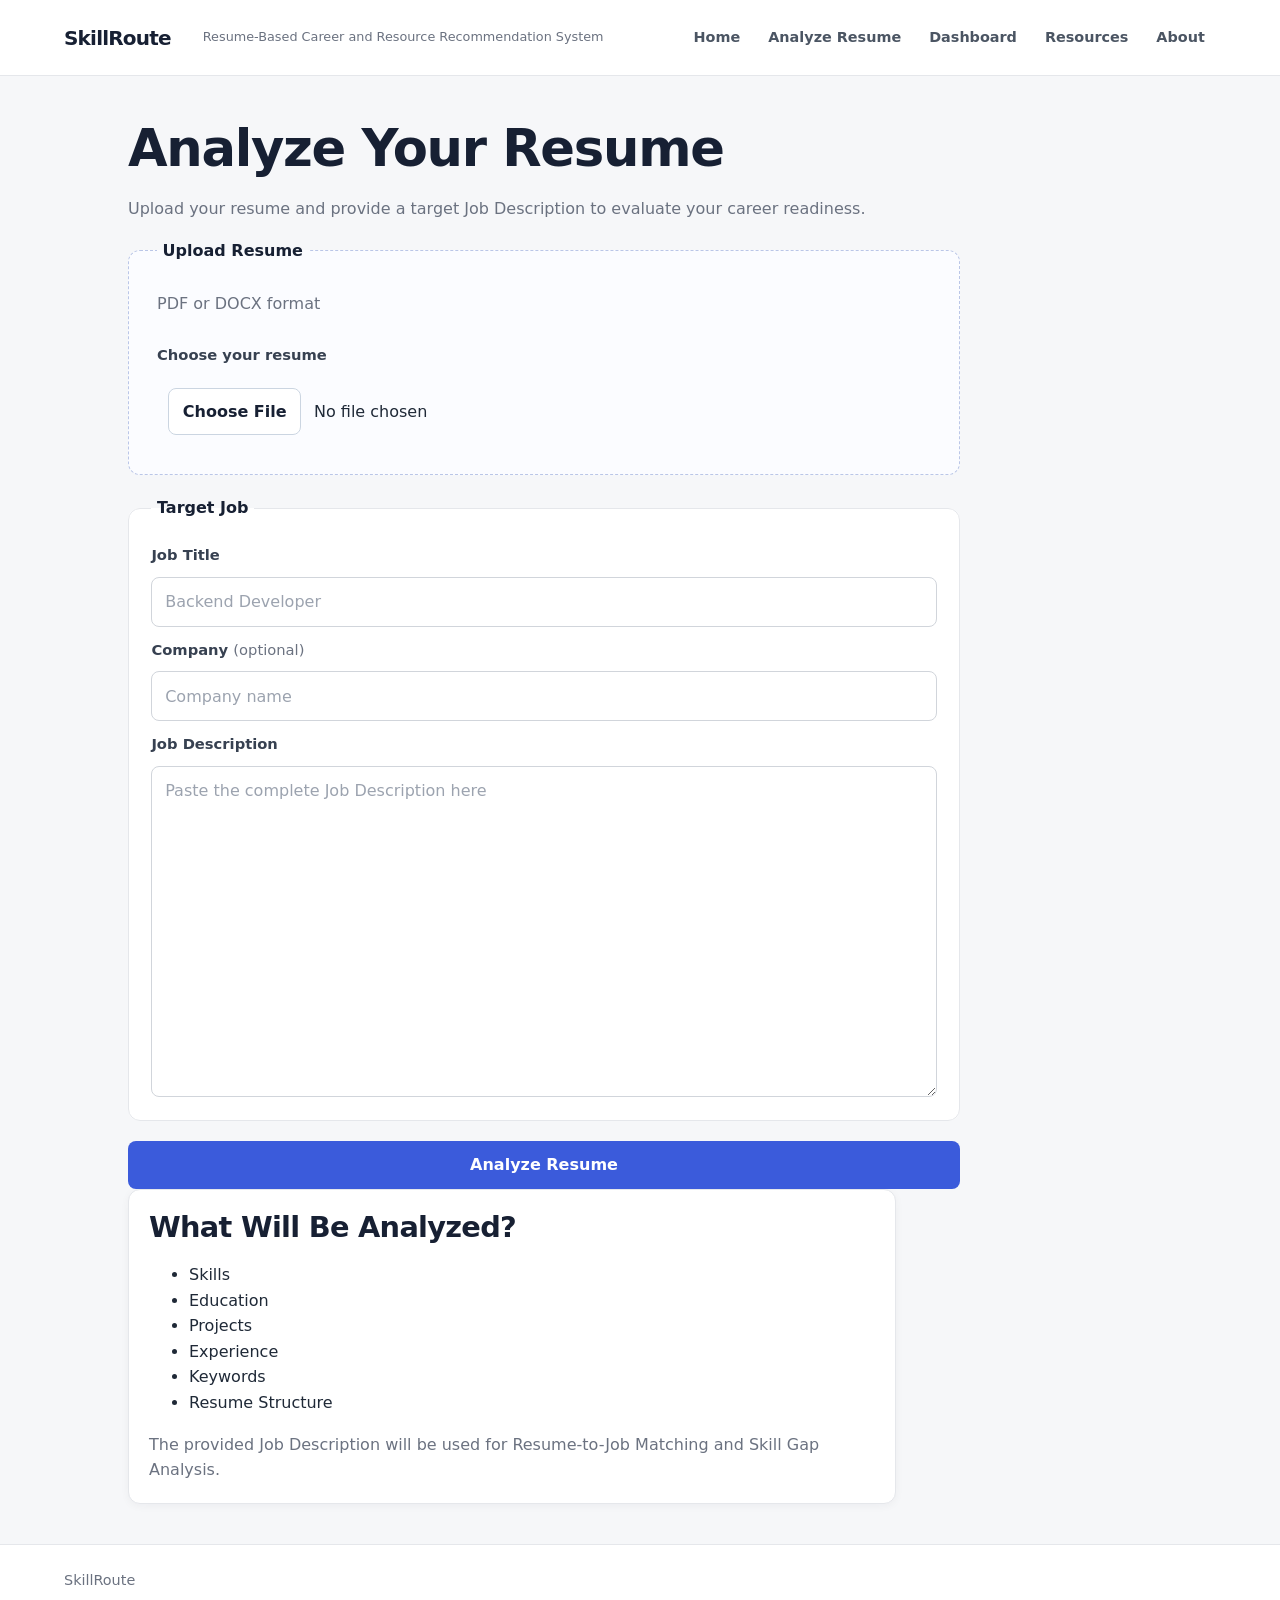
==== analyze.html @ 79ffcbae "Add files via upload" ====
<!DOCTYPE html>
<html lang="en">
<head>
  <meta charset="UTF-8">
  <meta name="viewport" content="width=device-width, initial-scale=1.0">
  <title>Analyze Your Resume | SkillRoute</title>
  <link rel="stylesheet" href="style.css">
</head>
<body>
  <header class="header">
    <a class="brand" href="index.html">SkillRoute</a>
    <p>Resume-Based Career and Resource Recommendation System</p>
    <nav class="nav" aria-label="Main navigation">
      <a href="index.html">Home</a>
      <a href="analyze.html">Analyze Resume</a>
      <a href="dashboard.html">Dashboard</a>
      <a href="resources.html">Resources</a>
      <a href="index.html#about">About</a>
    </nav>
  </header>
  <main class="container">
    <section class="section">
      <h1>Analyze Your Resume</h1>
      <p>Upload your resume and provide a target Job Description to evaluate your career readiness.</p>
      <form class="job-form" action="#" method="post" enctype="multipart/form-data">
        <fieldset class="upload-box">
          <legend>Upload Resume</legend>
          <p>PDF or DOCX format</p>
          <label for="resume">Choose your resume</label>
          <input type="file" id="resume" name="resume" accept=".pdf,.doc,.docx">
        </fieldset>
        <fieldset>
          <legend>Target Job</legend>
          <label for="job-title">Job Title</label>
          <input type="text" id="job-title" name="job-title" placeholder="Backend Developer">
          <label for="company">Company <span>(optional)</span></label>
          <input type="text" id="company" name="company" placeholder="Company name">
          <label for="job-description">Job Description</label>
          <textarea id="job-description" name="job-description" rows="12" placeholder="Paste the complete Job Description here"></textarea>
        </fieldset>
        <button type="submit">Analyze Resume</button>
      </form>
      <aside class="card">
        <h2>What Will Be Analyzed?</h2>
        <ul>
          <li>Skills</li><li>Education</li><li>Projects</li><li>Experience</li><li>Keywords</li><li>Resume Structure</li>
        </ul>
        <p>The provided Job Description will be used for Resume-to-Job Matching and Skill Gap Analysis.</p>
      </aside>
    </section>
  </main>
  <footer class="footer"><p>SkillRoute</p></footer>
</body>
</html>
---- style.css ----
/* 1. Reset and Base */
*,
*::before,
*::after {
  box-sizing: border-box;
}

html {
  scroll-behavior: smooth;
  scroll-padding-top: 6rem;
}

body {
  margin: 0;
  background: #f6f7f9;
  color: #1f2937;
  font-family: Inter, system-ui, -apple-system, BlinkMacSystemFont, "Segoe UI", sans-serif;
  font-size: 1rem;
  line-height: 1.6;
  -webkit-font-smoothing: antialiased;
}

img,
svg {
  max-width: 100%;
}

button,
input,
select,
textarea {
  font: inherit;
}

button,
a {
  -webkit-tap-highlight-color: transparent;
}

a {
  color: #3b5bdb;
  text-decoration: none;
}

a:hover {
  color: #3048b8;
}

button {
  color: inherit;
}

::selection {
  background: #dbe4ff;
  color: #172033;
}

/* 2. Variables */
:root {
  --primary: #3b5bdb;
  --primary-hover: #3048b8;
  --primary-soft: #eef2ff;
  --dark: #172033;
  --sidebar: #111827;
  --background: #f6f7f9;
  --surface: #ffffff;
  --text: #1f2937;
  --muted: #6b7280;
  --border: #e5e7eb;
  --success: #2f855a;
  --success-soft: #eaf5ee;
  --warning: #9a6818;
  --warning-soft: #fbf3df;
  --danger: #a64b4b;
  --danger-soft: #faeded;
  --radius-small: 0.5rem;
  --radius: 0.75rem;
  --radius-large: 1rem;
  --shadow: 0 2px 8px rgba(23, 32, 51, 0.045);
  --shadow-hover: 0 8px 20px rgba(23, 32, 51, 0.08);
  --content-width: 72rem;
}

/* 3. Typography */
h1,
h2,
h3,
p {
  margin-top: 0;
}

h1,
h2,
h3 {
  color: var(--dark);
  line-height: 1.25;
  letter-spacing: -0.025em;
}

h1 {
  margin-bottom: 1rem;
  font-size: clamp(2rem, 4vw, 3.25rem);
  font-weight: 700;
}

h2 {
  margin-bottom: 1rem;
  font-size: clamp(1.4rem, 2.5vw, 1.8rem);
  font-weight: 650;
}

h3 {
  margin-bottom: 0.5rem;
  font-size: 1.05rem;
  font-weight: 650;
}

p {
  color: var(--muted);
}

/* 4. Layout */
main {
  width: min(calc(100% - 3rem), var(--content-width));
  margin-inline: auto;
}

.container {
  width: min(calc(100% - 3rem), 64rem);
  margin-inline: auto;
}

.section {
  margin-block: 2.5rem;
}

.section > p {
  max-width: 52rem;
}

/* 5. Header */
.header {
  position: sticky;
  z-index: 10;
  top: 0;
  display: flex;
  min-height: 4.75rem;
  align-items: center;
  justify-content: space-between;
  gap: 1rem 2rem;
  padding: 0.9rem max(1.5rem, calc((100vw - var(--content-width)) / 2));
  border-bottom: 1px solid var(--border);
  background: rgba(255, 255, 255, 0.97);
}

.header > p {
  margin: 0 auto 0 0;
  font-size: 0.8rem;
}

.brand {
  flex: 0 0 auto;
  color: var(--dark);
  font-size: 1.25rem;
  font-weight: 750;
  letter-spacing: -0.04em;
}

.brand:hover {
  color: var(--primary);
}

.dashboard-content > .header {
  min-height: 4.5rem;
  gap: 1rem;
  padding-inline: clamp(1.5rem, 4vw, 3rem);
  background: rgba(255, 255, 255, 0.97);
}

.dashboard-content > .header h1 {
  margin: 0;
  color: var(--dark);
  font-family: inherit;
  font-size: 1.4rem;
  font-weight: 700;
  letter-spacing: -0.025em;
}

.profile {
  display: flex;
  align-items: center;
  gap: 0.7rem;
  color: var(--text);
  font-size: 0.88rem;
  font-weight: 600;
}

.profile span {
  padding-inline: 0.25rem;
}

.profile button {
  display: inline-grid;
  width: 2.6rem;
  min-width: 2.6rem;
  height: 2.6rem;
  min-height: 2.6rem;
  place-items: center;
  overflow: hidden;
  padding: 0;
  border: 1px solid #dce4ff;
  border-radius: 50%;
  background: var(--primary-soft);
  color: var(--primary-hover);
  font-size: 0;
  font-weight: 700;
  cursor: pointer;
}

.profile button::before {
  content: "S";
  font-size: 0.9rem;
}

.profile button:hover {
  border-color: #c5d0fa;
  background: #e3eaff;
  color: var(--primary-hover);
}

/* 6. Navigation */
.nav,
.header nav,
.footer nav {
  display: flex;
  flex-wrap: wrap;
  align-items: center;
  gap: 0.35rem;
}

.header nav a,
.footer nav a {
  display: inline-flex;
  min-height: 2.5rem;
  align-items: center;
  padding: 0.45rem 0.7rem;
  border-radius: var(--radius-small);
  color: #4b5563;
  font-size: 0.9rem;
  font-weight: 550;
  transition: background-color 0.18s ease, color 0.18s ease;
}

.header nav a:hover,
.footer nav a:hover {
  background: var(--primary-soft);
  color: var(--primary-hover);
}

.header nav a[href="analyze.html"]:last-child {
  margin-left: 0.3rem;
  padding-inline: 1rem;
  background: var(--primary);
  color: #fff;
}

.header nav a[href="analyze.html"]:last-child:hover {
  background: var(--primary-hover);
}

/* 7. Sidebar */
.dashboard-layout {
  display: grid;
  min-height: 100vh;
  grid-template-columns: 16rem minmax(0, 1fr);
  background: var(--background);
  color: var(--text);
  font-family: inherit;
}

.sidebar {
  position: sticky;
  top: 0;
  display: flex;
  height: 100vh;
  flex-direction: column;
  gap: 2rem;
  overflow-y: auto;
  padding: 1.5rem 0.9rem;
  background: var(--sidebar);
  color: #d1d5db;
}

.sidebar .brand {
  padding-inline: 0.7rem;
  color: #fff;
  font-size: 1.25rem;
  letter-spacing: -0.04em;
}

.sidebar nav ul {
  display: grid;
  gap: 0.3rem;
  margin: 0;
  padding: 0;
  list-style: none;
}

.sidebar nav a,
.sidebar-link {
  display: flex;
  min-height: 2.5rem;
  align-items: center;
  padding: 0.45rem 0.7rem;
  border-left: 2px solid transparent;
  border-radius: var(--radius-small);
  color: #c6ccd6;
  font-family: inherit;
  font-size: 0.9rem;
  font-weight: 550;
  transition: background-color 0.18s ease, color 0.18s ease, border-color 0.18s ease;
}

.sidebar nav a:hover,
.sidebar-link:hover {
  border-left-color: var(--primary);
  background: rgba(59, 91, 219, 0.12);
  color: #fff;
}

.sidebar nav a.active,
.sidebar-link.active {
  border-left-color: #91a5ff;
  background: rgba(59, 91, 219, 0.2);
  color: #fff;
  font-weight: 600;
}

/* 8. Hero */
.hero {
  position: relative;
  display: grid;
  min-height: 27rem;
  align-content: center;
  justify-items: start;
  gap: 0.75rem;
  overflow: hidden;
  margin-block: 2.5rem;
  padding: clamp(2rem, 6vw, 5rem);
  border: 1px solid #e5e9f4;
  border-radius: var(--radius-large);
  background: linear-gradient(110deg, #fff 0%, #fff 56%, #f1f4ff 100%);
}

.hero h1,
.hero p,
.hero > a {
  position: relative;
  z-index: 1;
  max-width: 42rem;
}

.hero h1 {
  max-width: 37rem;
  margin-bottom: 0.4rem;
  font-size: clamp(2.35rem, 5vw, 4rem);
}

.hero p {
  max-width: 39rem;
  margin-bottom: 1rem;
  font-size: 1.1rem;
  line-height: 1.75;
}

.hero > a {
  display: inline-flex;
  min-height: 2.9rem;
  align-items: center;
  justify-content: center;
  margin-right: 0.5rem;
  padding: 0.7rem 1.1rem;
  border-radius: var(--radius-small);
  font-weight: 600;
}

.hero > a:first-of-type {
  background: var(--primary);
  color: #fff;
}

.hero > a:first-of-type:hover {
  background: var(--primary-hover);
}

.hero > a:last-of-type {
  border: 1px solid var(--border);
  background: #fff;
  color: var(--text);
}

.hero > a:last-of-type:hover {
  border-color: #cbd5e1;
  background: #f9fafb;
}

.hero::after {
  position: absolute;
  top: 50%;
  right: 5%;
  display: grid;
  width: min(27%, 17rem);
  min-width: 12rem;
  min-height: 11rem;
  align-content: center;
  justify-items: center;
  padding: 1.25rem;
  transform: translateY(-50%);
  border: 1px solid #e1e7f6;
  border-radius: var(--radius);
  background: #fff;
  box-shadow: var(--shadow-hover);
  color: var(--primary);
  content: "Resume  →  Job Match  →  Skill Gap  →  Resources";
  font-size: 0.9rem;
  font-weight: 650;
  line-height: 2;
  text-align: center;
}

/* 9. Buttons */
.primary-button,
.secondary-button,
.outline-button,
.text-button,
button {
  transition: background-color 0.18s ease, border-color 0.18s ease, color 0.18s ease, transform 0.18s ease;
}

button,
.primary-button,
.secondary-button,
.outline-button {
  display: inline-flex;
  min-height: 2.75rem;
  align-items: center;
  justify-content: center;
  padding: 0.65rem 1rem;
  border: 1px solid transparent;
  border-radius: var(--radius-small);
  font-weight: 600;
  text-align: center;
  cursor: pointer;
}

button,
.primary-button {
  background: var(--primary);
  color: #fff;
}

button:hover,
.primary-button:hover {
  background: var(--primary-hover);
  color: #fff;
}

.secondary-button {
  border-color: var(--border);
  background: #f3f4f6;
  color: var(--text);
}

.secondary-button:hover {
  background: #e9ebef;
}

.outline-button {
  border-color: #cbd5e1;
  background: transparent;
  color: var(--primary-hover);
}

.outline-button:hover {
  background: var(--primary-soft);
}

.text-button {
  padding: 0.4rem 0.55rem;
  border: 0;
  background: transparent;
  color: var(--primary);
  cursor: pointer;
}

button:disabled,
button[disabled] {
  background: #e5e7eb;
  color: #9ca3af;
  cursor: not-allowed;
}

/* 10. Forms */
.job-form {
  display: grid;
  gap: 1.25rem;
  max-width: 52rem;
}

fieldset {
  display: grid;
  gap: 0.65rem;
  min-width: 0;
  margin: 0;
  padding: 1.4rem;
  border: 1px solid var(--border);
  border-radius: var(--radius);
  background: var(--surface);
}

legend {
  padding-inline: 0.35rem;
  color: var(--dark);
  font-weight: 650;
}

label {
  color: #374151;
  font-size: 0.92rem;
  font-weight: 600;
}

label span {
  color: var(--muted);
  font-weight: 400;
}

input,
select,
textarea {
  width: 100%;
  min-height: 2.85rem;
  padding: 0.7rem 0.8rem;
  border: 1px solid #d1d5db;
  border-radius: var(--radius-small);
  outline: none;
  background: #fff;
  color: var(--text);
  transition: border-color 0.18s ease, box-shadow 0.18s ease;
}

textarea {
  min-height: 12rem;
  resize: vertical;
}

input::placeholder,
textarea::placeholder {
  color: #9ca3af;
}

input:focus,
select:focus,
textarea:focus {
  border-color: var(--primary);
  box-shadow: 0 0 0 3px rgba(59, 91, 219, 0.12);
}

input[type="file"] {
  min-height: auto;
  padding: 0.7rem;
  border: 0;
  background: transparent;
}

input[type="file"]::file-selector-button {
  margin-right: 0.8rem;
  padding: 0.6rem 0.85rem;
  border: 1px solid #cbd5e1;
  border-radius: var(--radius-small);
  background: #fff;
  color: var(--dark);
  font: inherit;
  font-weight: 600;
  cursor: pointer;
}

input[type="file"]::file-selector-button:hover {
  background: var(--primary-soft);
}

/* 11. Cards */
.card,
.score-card,
.skill-card,
.job-card,
.resource-card {
  min-width: 0;
  padding: 1.25rem;
  border: 1px solid var(--border);
  border-radius: var(--radius);
  background: var(--surface);
  box-shadow: var(--shadow);
}

.card > :last-child,
.score-card > :last-child,
.skill-card > :last-child,
.job-card > :last-child,
.resource-card > :last-child {
  margin-bottom: 0;
}

.card-list {
  display: grid;
  grid-template-columns: repeat(auto-fit, minmax(min(100%, 15rem), 1fr));
  gap: 1rem;
}

.card-list > article {
  transition: transform 0.18s ease, box-shadow 0.18s ease, border-color 0.18s ease;
}

.card-list > article:hover {
  transform: translateY(-2px);
  border-color: #d3d9e5;
  box-shadow: var(--shadow-hover);
}

.section > .card,
.section > .resource-card {
  max-width: 48rem;
}

/* 12. Dashboard */
.dashboard-content {
  min-width: 0;
}

.dashboard-content > main {
  width: min(calc(100% - 3rem), 72rem);
  padding-block: 2rem 4rem;
}

.dashboard-content > main > p:first-child {
  margin-bottom: 1.5rem;
}

.dashboard-content .section {
  margin-block: 2.25rem;
  padding-bottom: 2rem;
  border-bottom: 1px solid var(--border);
}

.dashboard-content .section:last-child {
  border-bottom: 0;
}

.dashboard-content .section > ul:not(.skill-list) {
  padding-left: 1.25rem;
}

.dashboard-content .section > ul:not(.skill-list) li {
  padding-block: 0.2rem;
}

.dashboard-content .score-card:first-child {
  border-color: #d8def5;
  background: var(--surface);
  box-shadow: inset 3px 0 0 var(--primary), var(--shadow);
}

/* 13. Score */
.score-card h3 {
  color: var(--muted);
  font-size: 0.9rem;
  font-weight: 600;
  letter-spacing: 0;
}

.score-card p {
  margin: 0;
  color: var(--dark);
  font-size: 1.7rem;
  font-weight: 700;
  line-height: 1.2;
}

.section[aria-labelledby="score-heading"] > p strong {
  color: var(--primary);
  font-size: clamp(2rem, 4vw, 2.8rem);
  letter-spacing: -0.04em;
}

.section[aria-labelledby="score-heading"] ul {
  display: grid;
  max-width: 46rem;
  gap: 0.65rem;
  margin: 0;
  padding: 0;
  list-style: none;
}

.section[aria-labelledby="score-heading"] li {
  position: relative;
  display: flex;
  min-height: 2.3rem;
  align-items: center;
  justify-content: space-between;
  gap: 1rem;
  padding: 0.35rem 0.7rem;
  border-radius: var(--radius-small);
  background-color: #edf0f4;
  background-image: linear-gradient(to right, #dce4ff, #dce4ff);
  background-repeat: no-repeat;
  color: #374151;
  font-size: 0.9rem;
}

.section[aria-labelledby="score-heading"] li:nth-child(1) { background-size: 80% 100%; }
.section[aria-labelledby="score-heading"] li:nth-child(2) { background-size: 80% 100%; }
.section[aria-labelledby="score-heading"] li:nth-child(3) { background-size: 73% 100%; }
.section[aria-labelledby="score-heading"] li:nth-child(4) { background-size: 90% 100%; }
.section[aria-labelledby="score-heading"] li:nth-child(5) { background-size: 47% 100%; }
.section[aria-labelledby="score-heading"] li:nth-child(6) { background-size: 67% 100%; }

.section[aria-labelledby="score-heading"] li span {
  flex: 0 0 auto;
  padding: 0.05rem 0.3rem;
  border-radius: 0.25rem;
  background: rgba(255, 255, 255, 0.8);
  font-weight: 650;
}

/* 14. Skills */
.skill-list {
  display: flex;
  flex-wrap: wrap;
  gap: 0.55rem;
  margin: 0;
  padding: 0;
  list-style: none;
}

.skill-list > li {
  padding: 0.35rem 0.7rem;
  border: 1px solid #d7eadf;
  border-radius: 99px;
  background: var(--success-soft);
  color: #256746;
  font-size: 0.88rem;
  font-weight: 550;
}

.skill-list .skill-card {
  flex: 1 1 14rem;
  border-color: #f0dddd;
  background: #fff;
}

.skill-card > p:nth-of-type(1) {
  display: inline-flex;
  width: fit-content;
  padding: 0.18rem 0.55rem;
  border-radius: 99px;
  background: var(--warning-soft);
  color: var(--warning);
  font-size: 0.8rem;
  font-weight: 650;
}

/* 15. Recommendations */
.job-card p:nth-of-type(1) {
  color: var(--primary);
  font-size: 1.15rem;
  font-weight: 700;
}

.job-card button {
  margin-top: 0.3rem;
}

.learning-path,
.recommendation-list,
.resource-list {
  display: grid;
  grid-template-columns: repeat(auto-fit, minmax(min(100%, 16rem), 1fr));
  gap: 1rem;
}

.learning-path ul {
  margin-bottom: 0;
  padding-left: 1.2rem;
  color: var(--muted);
}

/* 16. Resources */
.resource-card {
  position: relative;
}

.resource-card > p:not(:last-of-type) {
  margin-bottom: 0.3rem;
  font-size: 0.9rem;
}

.resource-card > p:last-of-type {
  margin-top: 0.75rem;
}

.resource-card > a,
.resource-card > button {
  display: inline-flex;
  min-height: 2.5rem;
  align-items: center;
  justify-content: center;
  margin-top: 0.6rem;
  padding: 0.5rem 0.8rem;
  border: 1px solid #d5dcf5;
  border-radius: var(--radius-small);
  background: var(--primary-soft);
  color: var(--primary-hover);
  font-size: 0.88rem;
  font-weight: 600;
}

.resource-card > a:hover,
.resource-card > button:hover {
  background: #e1e8ff;
}

.upload-box {
  padding: 1.75rem;
  border: 1.5px dashed #bac6e7;
  background: #fbfcff;
  transition: border-color 0.18s ease, background-color 0.18s ease;
}

.upload-box:hover,
.upload-box:focus-within {
  border-color: var(--primary);
  background: #f5f7ff;
}

/* 17. Footer */
.footer {
  display: flex;
  flex-wrap: wrap;
  align-items: center;
  justify-content: space-between;
  gap: 0.75rem 1.5rem;
  padding: 1.5rem max(1.5rem, calc((100vw - var(--content-width)) / 2));
  border-top: 1px solid var(--border);
  background: #fff;
}

.footer p {
  margin: 0;
  color: var(--muted);
  font-size: 0.9rem;
}

/* 18. Responsive */
:focus-visible {
  outline: 3px solid rgba(59, 91, 219, 0.55);
  outline-offset: 3px;
}

@media (max-width: 1050px) {
  .header {
    flex-wrap: wrap;
    padding-inline: 1.5rem;
  }

  .header > p {
    margin-right: 0;
  }

  .dashboard-layout {
    grid-template-columns: 13.5rem minmax(0, 1fr);
  }

  .hero::after {
    right: 3%;
    width: 24%;
  }
}

@media (max-width: 760px) {
  html {
    scroll-padding-top: 1rem;
  }

  main,
  .container {
    width: min(calc(100% - 2rem), var(--content-width));
  }

  .header {
    position: relative;
    justify-content: flex-start;
    padding: 1rem;
  }

  .header > p {
    flex: 1 1 calc(100% - 9rem);
  }

  .header nav {
    width: 100%;
    gap: 0.2rem;
  }

  .header nav a {
    padding-inline: 0.55rem;
    font-size: 0.84rem;
  }

  .header nav a[href="analyze.html"]:last-child {
    margin-left: 0;
  }

  .hero {
    min-height: 0;
    margin-block: 1.25rem;
    padding: 2rem 1.5rem;
  }

  .hero::after {
    position: static;
    width: 100%;
    min-height: 4rem;
    margin-top: 1rem;
    transform: none;
  }

  .dashboard-layout {
    display: flex;
    flex-direction: column;
  }

  .sidebar {
    position: relative;
    z-index: 11;
    width: 100%;
    height: auto;
    gap: 0.75rem;
    overflow: visible;
    padding: 0.85rem 1rem;
  }

  .sidebar nav ul {
    display: flex;
    overflow-x: auto;
    gap: 0.25rem;
    padding-bottom: 0.2rem;
  }

  .sidebar nav a,
  .sidebar-link {
    flex: 0 0 auto;
    min-height: 2.5rem;
    border-bottom: 2px solid transparent;
    border-left: 0;
    border-radius: var(--radius-small);
    white-space: nowrap;
  }

  .sidebar nav a:hover,
  .sidebar nav a.active,
  .sidebar-link:hover,
  .sidebar-link.active {
    border-bottom-color: #91a5ff;
    border-left-color: transparent;
  }

  .dashboard-content > .header {
    position: relative;
    padding-inline: 1rem;
  }

  .dashboard-content > .header h1 {
    font-size: 1.2rem;
  }

  .dashboard-content > main {
    padding-top: 2rem;
  }

  .dashboard-content .section {
    margin-block: 2.25rem;
  }

  .section {
    margin-block: 2rem;
  }

  .footer {
    padding-inline: 1rem;
  }
}

@media (max-width: 480px) {
  body {
    font-size: 0.95rem;
  }

  .header > p {
    flex-basis: 100%;
  }

  .header nav a {
    min-height: 2.25rem;
    padding-inline: 0.4rem;
    font-size: 0.78rem;
  }

  .hero h1 {
    font-size: 2.25rem;
  }

  .hero > a {
    width: 100%;
    margin: 0.2rem 0;
  }

  fieldset {
    padding: 1rem;
  }

  .profile {
    gap: 0.45rem;
    font-size: 0.82rem;
  }

  .dashboard-content > .header h1 {
    font-size: 1.2rem;
  }

  .section[aria-labelledby="score-heading"] li {
    gap: 0.4rem;
    font-size: 0.8rem;
  }
}

@media (prefers-reduced-motion: reduce) {
  *,
  *::before,
  *::after {
    scroll-behavior: auto !important;
    transition-duration: 0.01ms !important;
    animation-duration: 0.01ms !important;
    animation-iteration-count: 1 !important;
  }
}
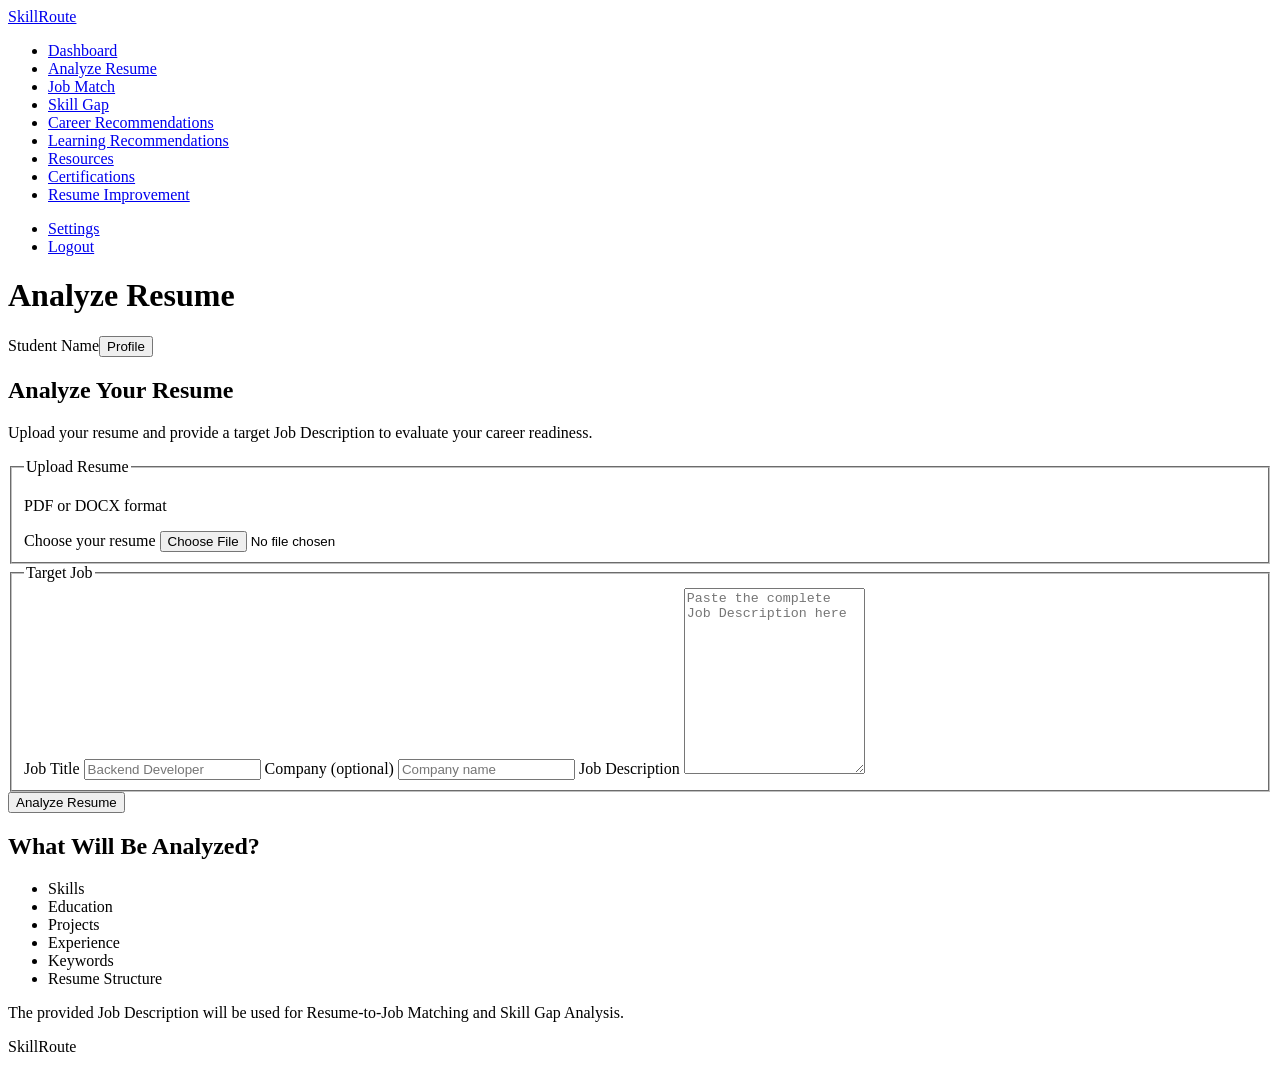
==== commit e96264f9: "Update analyze.html" ====
--- a/analyze.html
+++ b/analyze.html
@@ -4,51 +4,70 @@
   <meta charset="UTF-8">
   <meta name="viewport" content="width=device-width, initial-scale=1.0">
   <title>Analyze Your Resume | SkillRoute</title>
-  <link rel="stylesheet" href="style.css">
+  <link rel="stylesheet" href="css/style.css">
 </head>
 <body>
-  <header class="header">
-    <a class="brand" href="index.html">SkillRoute</a>
-    <p>Resume-Based Career and Resource Recommendation System</p>
-    <nav class="nav" aria-label="Main navigation">
-      <a href="index.html">Home</a>
-      <a href="analyze.html">Analyze Resume</a>
-      <a href="dashboard.html">Dashboard</a>
-      <a href="resources.html">Resources</a>
-      <a href="index.html#about">About</a>
-    </nav>
-  </header>
-  <main class="container">
-    <section class="section">
-      <h1>Analyze Your Resume</h1>
-      <p>Upload your resume and provide a target Job Description to evaluate your career readiness.</p>
-      <form class="job-form" action="#" method="post" enctype="multipart/form-data">
-        <fieldset class="upload-box">
-          <legend>Upload Resume</legend>
-          <p>PDF or DOCX format</p>
-          <label for="resume">Choose your resume</label>
-          <input type="file" id="resume" name="resume" accept=".pdf,.doc,.docx">
-        </fieldset>
-        <fieldset>
-          <legend>Target Job</legend>
-          <label for="job-title">Job Title</label>
-          <input type="text" id="job-title" name="job-title" placeholder="Backend Developer">
-          <label for="company">Company <span>(optional)</span></label>
-          <input type="text" id="company" name="company" placeholder="Company name">
-          <label for="job-description">Job Description</label>
-          <textarea id="job-description" name="job-description" rows="12" placeholder="Paste the complete Job Description here"></textarea>
-        </fieldset>
-        <button type="submit">Analyze Resume</button>
-      </form>
-      <aside class="card">
-        <h2>What Will Be Analyzed?</h2>
+  <div class="dashboard-layout">
+    <aside class="sidebar">
+      <a class="brand" href="index.html">SkillRoute</a>
+      <nav aria-label="Main navigation">
         <ul>
-          <li>Skills</li><li>Education</li><li>Projects</li><li>Experience</li><li>Keywords</li><li>Resume Structure</li>
+          <li><a class="sidebar-link" href="dashboard.html">Dashboard</a></li>
+          <li><a class="sidebar-link active" href="analyze.html" aria-current="page">Analyze Resume</a></li>
+          <li><a class="sidebar-link" href="dashboard.html#job-match">Job Match</a></li>
+          <li><a class="sidebar-link" href="dashboard.html#skill-gap">Skill Gap</a></li>
+          <li><a class="sidebar-link" href="dashboard.html#career-recommendations">Career Recommendations</a></li>
+          <li><a class="sidebar-link" href="dashboard.html#learning-recommendations">Learning Recommendations</a></li>
+          <li><a class="sidebar-link" href="resources.html">Resources</a></li>
+          <li><a class="sidebar-link" href="dashboard.html#certifications">Certifications</a></li>
+          <li><a class="sidebar-link" href="dashboard.html#resume-improvement">Resume Improvement</a></li>
         </ul>
-        <p>The provided Job Description will be used for Resume-to-Job Matching and Skill Gap Analysis.</p>
-      </aside>
-    </section>
-  </main>
-  <footer class="footer"><p>SkillRoute</p></footer>
+      </nav>
+      <nav class="sidebar-footer" aria-label="Account navigation">
+        <ul>
+          <li><a class="sidebar-link" href="#settings">Settings</a></li>
+          <li><a class="sidebar-link" href="index.html">Logout</a></li>
+        </ul>
+      </nav>
+    </aside>
+    <div class="dashboard-content">
+      <header class="header">
+        <h1>Analyze Resume</h1>
+        <div class="profile"><span>Student Name</span><button type="button" aria-label="Open profile menu">Profile</button></div>
+      </header>
+      <main class="container">
+        <section class="section">
+          <h2>Analyze Your Resume</h2>
+          <p>Upload your resume and provide a target Job Description to evaluate your career readiness.</p>
+          <form class="job-form" action="#" method="post" enctype="multipart/form-data">
+            <fieldset class="upload-box">
+              <legend>Upload Resume</legend>
+              <p>PDF or DOCX format</p>
+              <label for="resume">Choose your resume</label>
+              <input type="file" id="resume" name="resume" accept=".pdf,.doc,.docx">
+            </fieldset>
+            <fieldset>
+              <legend>Target Job</legend>
+              <label for="job-title">Job Title</label>
+              <input type="text" id="job-title" name="job-title" placeholder="Backend Developer">
+              <label for="company">Company <span>(optional)</span></label>
+              <input type="text" id="company" name="company" placeholder="Company name">
+              <label for="job-description">Job Description</label>
+              <textarea id="job-description" name="job-description" rows="12" placeholder="Paste the complete Job Description here"></textarea>
+            </fieldset>
+            <button type="submit">Analyze Resume</button>
+          </form>
+          <aside class="card">
+            <h2>What Will Be Analyzed?</h2>
+            <ul>
+              <li>Skills</li><li>Education</li><li>Projects</li><li>Experience</li><li>Keywords</li><li>Resume Structure</li>
+            </ul>
+            <p>The provided Job Description will be used for Resume-to-Job Matching and Skill Gap Analysis.</p>
+          </aside>
+        </section>
+      </main>
+      <footer class="footer"><p>SkillRoute</p></footer>
+    </div>
+  </div>
 </body>
-</html>+</html>
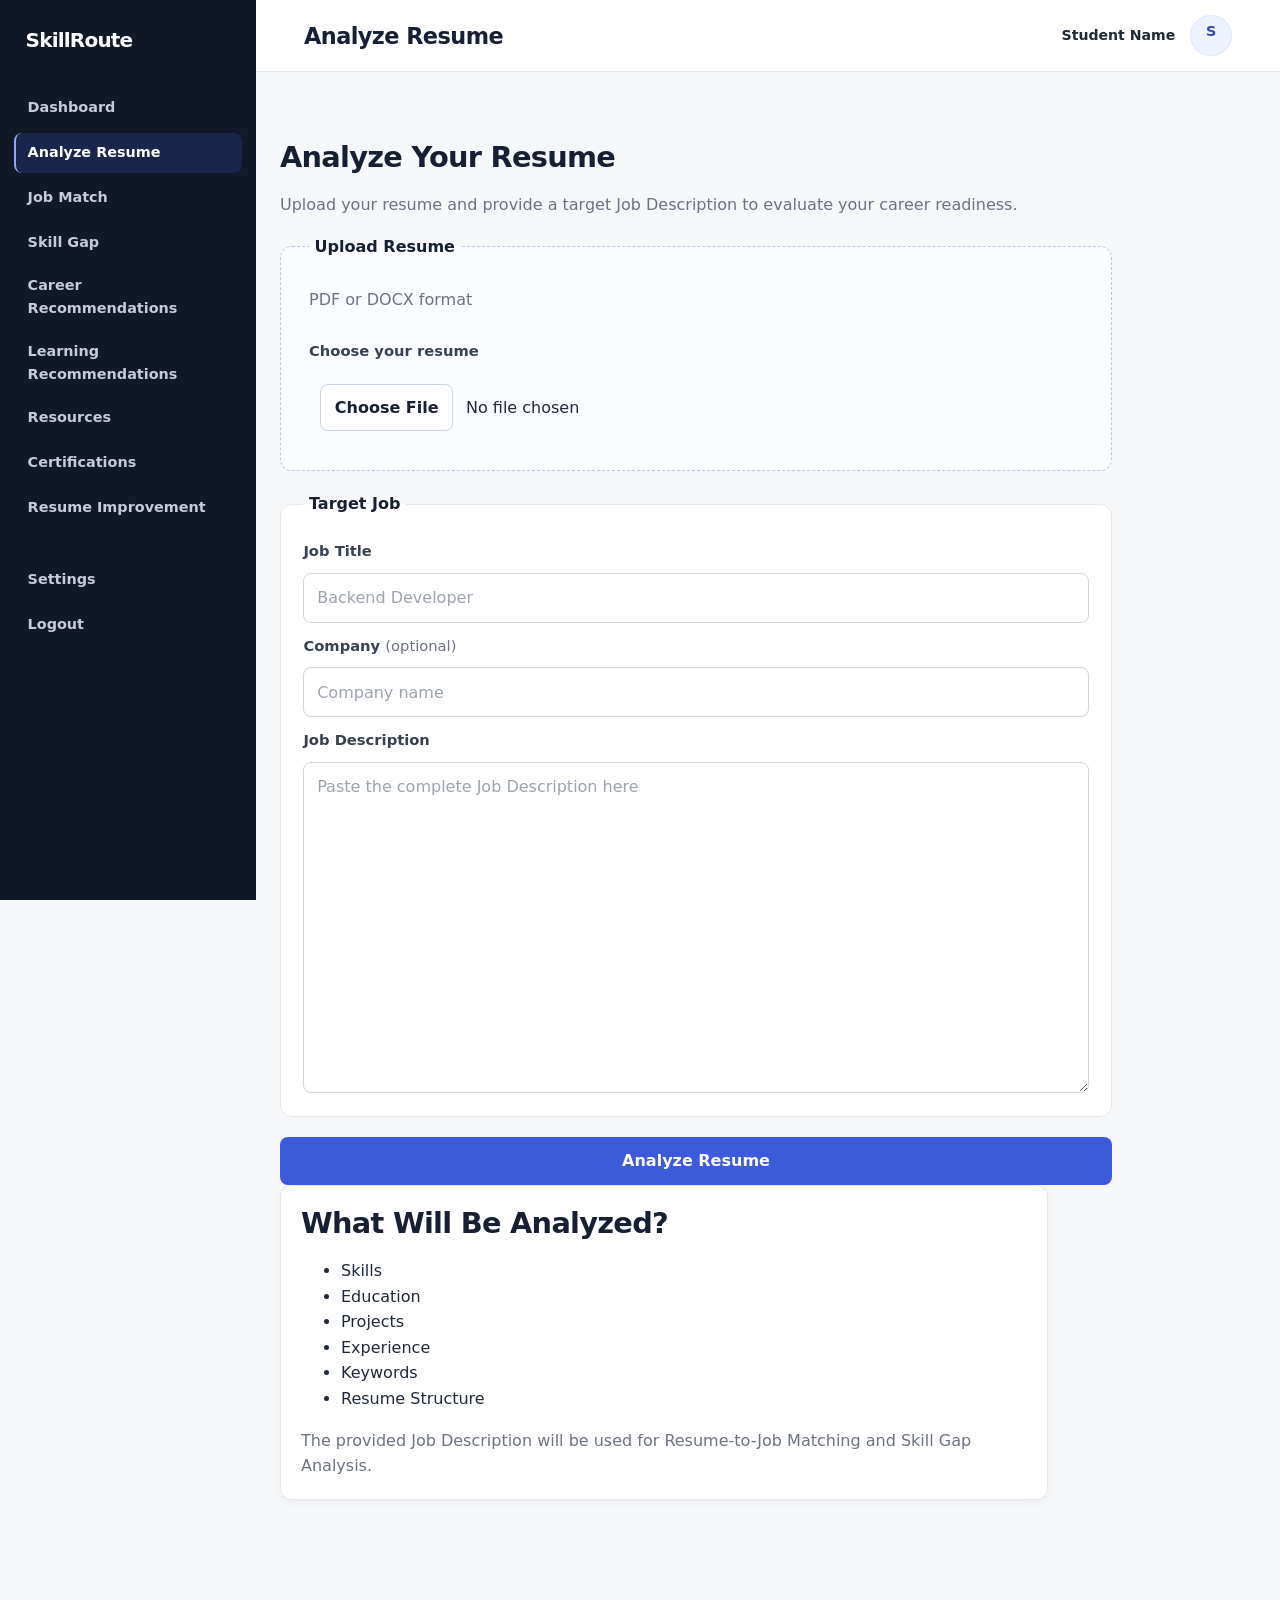
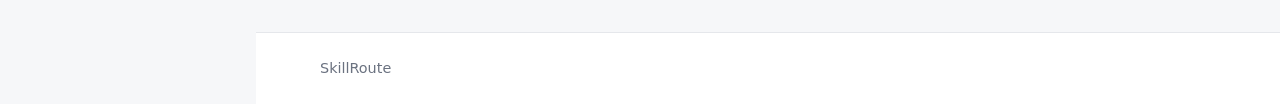
==== commit 17409f41: "Update analyze.html" ====
--- a/analyze.html
+++ b/analyze.html
@@ -4,7 +4,7 @@
   <meta charset="UTF-8">
   <meta name="viewport" content="width=device-width, initial-scale=1.0">
   <title>Analyze Your Resume | SkillRoute</title>
-  <link rel="stylesheet" href="css/style.css">
+  <link rel="stylesheet" href="style.css">
 </head>
 <body>
   <div class="dashboard-layout">
--- a/style.css
+++ b/style.css
@@ -0,0 +1,1055 @@
+/* 1. Reset and Base */
+*,
+*::before,
+*::after {
+  box-sizing: border-box;
+}
+
+html {
+  scroll-behavior: smooth;
+  scroll-padding-top: 6rem;
+}
+
+body {
+  margin: 0;
+  background: #f6f7f9;
+  color: #1f2937;
+  font-family: Inter, system-ui, -apple-system, BlinkMacSystemFont, "Segoe UI", sans-serif;
+  font-size: 1rem;
+  line-height: 1.6;
+  -webkit-font-smoothing: antialiased;
+}
+
+img,
+svg {
+  max-width: 100%;
+}
+
+button,
+input,
+select,
+textarea {
+  font: inherit;
+}
+
+button,
+a {
+  -webkit-tap-highlight-color: transparent;
+}
+
+a {
+  color: #3b5bdb;
+  text-decoration: none;
+}
+
+a:hover {
+  color: #3048b8;
+}
+
+button {
+  color: inherit;
+}
+
+::selection {
+  background: #dbe4ff;
+  color: #172033;
+}
+
+/* 2. Variables */
+:root {
+  --primary: #3b5bdb;
+  --primary-hover: #3048b8;
+  --primary-soft: #eef2ff;
+  --dark: #172033;
+  --sidebar: #111827;
+  --background: #f6f7f9;
+  --surface: #ffffff;
+  --text: #1f2937;
+  --muted: #6b7280;
+  --border: #e5e7eb;
+  --success: #2f855a;
+  --success-soft: #eaf5ee;
+  --warning: #9a6818;
+  --warning-soft: #fbf3df;
+  --danger: #a64b4b;
+  --danger-soft: #faeded;
+  --radius-small: 0.5rem;
+  --radius: 0.75rem;
+  --radius-large: 1rem;
+  --shadow: 0 2px 8px rgba(23, 32, 51, 0.045);
+  --shadow-hover: 0 8px 20px rgba(23, 32, 51, 0.08);
+  --content-width: 72rem;
+}
+
+/* 3. Typography */
+h1,
+h2,
+h3,
+p {
+  margin-top: 0;
+}
+
+h1,
+h2,
+h3 {
+  color: var(--dark);
+  line-height: 1.25;
+  letter-spacing: -0.025em;
+}
+
+h1 {
+  margin-bottom: 1rem;
+  font-size: clamp(2rem, 4vw, 3.25rem);
+  font-weight: 700;
+}
+
+h2 {
+  margin-bottom: 1rem;
+  font-size: clamp(1.4rem, 2.5vw, 1.8rem);
+  font-weight: 650;
+}
+
+h3 {
+  margin-bottom: 0.5rem;
+  font-size: 1.05rem;
+  font-weight: 650;
+}
+
+p {
+  color: var(--muted);
+}
+
+/* 4. Layout */
+main {
+  width: min(calc(100% - 3rem), var(--content-width));
+  margin-inline: auto;
+}
+
+.container {
+  width: min(calc(100% - 3rem), 64rem);
+  margin-inline: auto;
+}
+
+.section {
+  margin-block: 2.5rem;
+}
+
+.section > p {
+  max-width: 52rem;
+}
+
+/* 5. Header */
+.header {
+  position: sticky;
+  z-index: 10;
+  top: 0;
+  display: flex;
+  min-height: 4.75rem;
+  align-items: center;
+  justify-content: space-between;
+  gap: 1rem 2rem;
+  padding: 0.9rem max(1.5rem, calc((100vw - var(--content-width)) / 2));
+  border-bottom: 1px solid var(--border);
+  background: rgba(255, 255, 255, 0.97);
+}
+
+.header > p {
+  margin: 0 auto 0 0;
+  font-size: 0.8rem;
+}
+
+.brand {
+  flex: 0 0 auto;
+  color: var(--dark);
+  font-size: 1.25rem;
+  font-weight: 750;
+  letter-spacing: -0.04em;
+}
+
+.brand:hover {
+  color: var(--primary);
+}
+
+.dashboard-content > .header {
+  min-height: 4.5rem;
+  gap: 1rem;
+  padding-inline: clamp(1.5rem, 4vw, 3rem);
+  background: rgba(255, 255, 255, 0.97);
+}
+
+.dashboard-content > .header h1 {
+  margin: 0;
+  color: var(--dark);
+  font-family: inherit;
+  font-size: 1.4rem;
+  font-weight: 700;
+  letter-spacing: -0.025em;
+}
+
+.profile {
+  display: flex;
+  align-items: center;
+  gap: 0.7rem;
+  color: var(--text);
+  font-size: 0.88rem;
+  font-weight: 600;
+}
+
+.profile span {
+  padding-inline: 0.25rem;
+}
+
+.profile button {
+  display: inline-grid;
+  width: 2.6rem;
+  min-width: 2.6rem;
+  height: 2.6rem;
+  min-height: 2.6rem;
+  place-items: center;
+  overflow: hidden;
+  padding: 0;
+  border: 1px solid #dce4ff;
+  border-radius: 50%;
+  background: var(--primary-soft);
+  color: var(--primary-hover);
+  font-size: 0;
+  font-weight: 700;
+  cursor: pointer;
+}
+
+.profile button::before {
+  content: "S";
+  font-size: 0.9rem;
+}
+
+.profile button:hover {
+  border-color: #c5d0fa;
+  background: #e3eaff;
+  color: var(--primary-hover);
+}
+
+/* 6. Navigation */
+.nav,
+.header nav,
+.footer nav {
+  display: flex;
+  flex-wrap: wrap;
+  align-items: center;
+  gap: 0.35rem;
+}
+
+.header nav a,
+.footer nav a {
+  display: inline-flex;
+  min-height: 2.5rem;
+  align-items: center;
+  padding: 0.45rem 0.7rem;
+  border-radius: var(--radius-small);
+  color: #4b5563;
+  font-size: 0.9rem;
+  font-weight: 550;
+  transition: background-color 0.18s ease, color 0.18s ease;
+}
+
+.header nav a:hover,
+.footer nav a:hover {
+  background: var(--primary-soft);
+  color: var(--primary-hover);
+}
+
+.header nav a[href="analyze.html"]:last-child {
+  margin-left: 0.3rem;
+  padding-inline: 1rem;
+  background: var(--primary);
+  color: #fff;
+}
+
+.header nav a[href="analyze.html"]:last-child:hover {
+  background: var(--primary-hover);
+}
+
+/* 7. Sidebar */
+.dashboard-layout {
+  display: grid;
+  min-height: 100vh;
+  grid-template-columns: 16rem minmax(0, 1fr);
+  background: var(--background);
+  color: var(--text);
+  font-family: inherit;
+}
+
+.sidebar {
+  position: sticky;
+  top: 0;
+  display: flex;
+  height: 100vh;
+  flex-direction: column;
+  gap: 2rem;
+  overflow-y: auto;
+  padding: 1.5rem 0.9rem;
+  background: var(--sidebar);
+  color: #d1d5db;
+}
+
+.sidebar .brand {
+  padding-inline: 0.7rem;
+  color: #fff;
+  font-size: 1.25rem;
+  letter-spacing: -0.04em;
+}
+
+.sidebar nav ul {
+  display: grid;
+  gap: 0.3rem;
+  margin: 0;
+  padding: 0;
+  list-style: none;
+}
+
+.sidebar nav a,
+.sidebar-link {
+  display: flex;
+  min-height: 2.5rem;
+  align-items: center;
+  padding: 0.45rem 0.7rem;
+  border-left: 2px solid transparent;
+  border-radius: var(--radius-small);
+  color: #c6ccd6;
+  font-family: inherit;
+  font-size: 0.9rem;
+  font-weight: 550;
+  transition: background-color 0.18s ease, color 0.18s ease, border-color 0.18s ease;
+}
+
+.sidebar nav a:hover,
+.sidebar-link:hover {
+  border-left-color: var(--primary);
+  background: rgba(59, 91, 219, 0.12);
+  color: #fff;
+}
+
+.sidebar nav a.active,
+.sidebar-link.active {
+  border-left-color: #91a5ff;
+  background: rgba(59, 91, 219, 0.2);
+  color: #fff;
+  font-weight: 600;
+}
+
+/* 8. Hero */
+.hero {
+  position: relative;
+  display: grid;
+  min-height: 27rem;
+  align-content: center;
+  justify-items: start;
+  gap: 0.75rem;
+  overflow: hidden;
+  margin-block: 2.5rem;
+  padding: clamp(2rem, 6vw, 5rem);
+  border: 1px solid #e5e9f4;
+  border-radius: var(--radius-large);
+  background: linear-gradient(110deg, #fff 0%, #fff 56%, #f1f4ff 100%);
+}
+
+.hero h1,
+.hero p,
+.hero > a {
+  position: relative;
+  z-index: 1;
+  max-width: 42rem;
+}
+
+.hero h1 {
+  max-width: 37rem;
+  margin-bottom: 0.4rem;
+  font-size: clamp(2.35rem, 5vw, 4rem);
+}
+
+.hero p {
+  max-width: 39rem;
+  margin-bottom: 1rem;
+  font-size: 1.1rem;
+  line-height: 1.75;
+}
+
+.hero > a {
+  display: inline-flex;
+  min-height: 2.9rem;
+  align-items: center;
+  justify-content: center;
+  margin-right: 0.5rem;
+  padding: 0.7rem 1.1rem;
+  border-radius: var(--radius-small);
+  font-weight: 600;
+}
+
+.hero > a:first-of-type {
+  background: var(--primary);
+  color: #fff;
+}
+
+.hero > a:first-of-type:hover {
+  background: var(--primary-hover);
+}
+
+.hero > a:last-of-type {
+  border: 1px solid var(--border);
+  background: #fff;
+  color: var(--text);
+}
+
+.hero > a:last-of-type:hover {
+  border-color: #cbd5e1;
+  background: #f9fafb;
+}
+
+.hero::after {
+  position: absolute;
+  top: 50%;
+  right: 5%;
+  display: grid;
+  width: min(27%, 17rem);
+  min-width: 12rem;
+  min-height: 11rem;
+  align-content: center;
+  justify-items: center;
+  padding: 1.25rem;
+  transform: translateY(-50%);
+  border: 1px solid #e1e7f6;
+  border-radius: var(--radius);
+  background: #fff;
+  box-shadow: var(--shadow-hover);
+  color: var(--primary);
+  content: "Resume  →  Job Match  →  Skill Gap  →  Resources";
+  font-size: 0.9rem;
+  font-weight: 650;
+  line-height: 2;
+  text-align: center;
+}
+
+/* 9. Buttons */
+.primary-button,
+.secondary-button,
+.outline-button,
+.text-button,
+button {
+  transition: background-color 0.18s ease, border-color 0.18s ease, color 0.18s ease, transform 0.18s ease;
+}
+
+button,
+.primary-button,
+.secondary-button,
+.outline-button {
+  display: inline-flex;
+  min-height: 2.75rem;
+  align-items: center;
+  justify-content: center;
+  padding: 0.65rem 1rem;
+  border: 1px solid transparent;
+  border-radius: var(--radius-small);
+  font-weight: 600;
+  text-align: center;
+  cursor: pointer;
+}
+
+button,
+.primary-button {
+  background: var(--primary);
+  color: #fff;
+}
+
+button:hover,
+.primary-button:hover {
+  background: var(--primary-hover);
+  color: #fff;
+}
+
+.secondary-button {
+  border-color: var(--border);
+  background: #f3f4f6;
+  color: var(--text);
+}
+
+.secondary-button:hover {
+  background: #e9ebef;
+}
+
+.outline-button {
+  border-color: #cbd5e1;
+  background: transparent;
+  color: var(--primary-hover);
+}
+
+.outline-button:hover {
+  background: var(--primary-soft);
+}
+
+.text-button {
+  padding: 0.4rem 0.55rem;
+  border: 0;
+  background: transparent;
+  color: var(--primary);
+  cursor: pointer;
+}
+
+button:disabled,
+button[disabled] {
+  background: #e5e7eb;
+  color: #9ca3af;
+  cursor: not-allowed;
+}
+
+/* 10. Forms */
+.job-form {
+  display: grid;
+  gap: 1.25rem;
+  max-width: 52rem;
+}
+
+fieldset {
+  display: grid;
+  gap: 0.65rem;
+  min-width: 0;
+  margin: 0;
+  padding: 1.4rem;
+  border: 1px solid var(--border);
+  border-radius: var(--radius);
+  background: var(--surface);
+}
+
+legend {
+  padding-inline: 0.35rem;
+  color: var(--dark);
+  font-weight: 650;
+}
+
+label {
+  color: #374151;
+  font-size: 0.92rem;
+  font-weight: 600;
+}
+
+label span {
+  color: var(--muted);
+  font-weight: 400;
+}
+
+input,
+select,
+textarea {
+  width: 100%;
+  min-height: 2.85rem;
+  padding: 0.7rem 0.8rem;
+  border: 1px solid #d1d5db;
+  border-radius: var(--radius-small);
+  outline: none;
+  background: #fff;
+  color: var(--text);
+  transition: border-color 0.18s ease, box-shadow 0.18s ease;
+}
+
+textarea {
+  min-height: 12rem;
+  resize: vertical;
+}
+
+input::placeholder,
+textarea::placeholder {
+  color: #9ca3af;
+}
+
+input:focus,
+select:focus,
+textarea:focus {
+  border-color: var(--primary);
+  box-shadow: 0 0 0 3px rgba(59, 91, 219, 0.12);
+}
+
+input[type="file"] {
+  min-height: auto;
+  padding: 0.7rem;
+  border: 0;
+  background: transparent;
+}
+
+input[type="file"]::file-selector-button {
+  margin-right: 0.8rem;
+  padding: 0.6rem 0.85rem;
+  border: 1px solid #cbd5e1;
+  border-radius: var(--radius-small);
+  background: #fff;
+  color: var(--dark);
+  font: inherit;
+  font-weight: 600;
+  cursor: pointer;
+}
+
+input[type="file"]::file-selector-button:hover {
+  background: var(--primary-soft);
+}
+
+/* 11. Cards */
+.card,
+.score-card,
+.skill-card,
+.job-card,
+.resource-card {
+  min-width: 0;
+  padding: 1.25rem;
+  border: 1px solid var(--border);
+  border-radius: var(--radius);
+  background: var(--surface);
+  box-shadow: var(--shadow);
+}
+
+.card > :last-child,
+.score-card > :last-child,
+.skill-card > :last-child,
+.job-card > :last-child,
+.resource-card > :last-child {
+  margin-bottom: 0;
+}
+
+.card-list {
+  display: grid;
+  grid-template-columns: repeat(auto-fit, minmax(min(100%, 15rem), 1fr));
+  gap: 1rem;
+}
+
+.card-list > article {
+  transition: transform 0.18s ease, box-shadow 0.18s ease, border-color 0.18s ease;
+}
+
+.card-list > article:hover {
+  transform: translateY(-2px);
+  border-color: #d3d9e5;
+  box-shadow: var(--shadow-hover);
+}
+
+.section > .card,
+.section > .resource-card {
+  max-width: 48rem;
+}
+
+/* 12. Dashboard */
+.dashboard-content {
+  min-width: 0;
+}
+
+.dashboard-content > main {
+  width: min(calc(100% - 3rem), 72rem);
+  padding-block: 2rem 4rem;
+}
+
+.dashboard-content > main > p:first-child {
+  margin-bottom: 1.5rem;
+}
+
+.dashboard-content .section {
+  margin-block: 2.25rem;
+  padding-bottom: 2rem;
+  border-bottom: 1px solid var(--border);
+}
+
+.dashboard-content .section:last-child {
+  border-bottom: 0;
+}
+
+.dashboard-content .section > ul:not(.skill-list) {
+  padding-left: 1.25rem;
+}
+
+.dashboard-content .section > ul:not(.skill-list) li {
+  padding-block: 0.2rem;
+}
+
+.dashboard-content .score-card:first-child {
+  border-color: #d8def5;
+  background: var(--surface);
+  box-shadow: inset 3px 0 0 var(--primary), var(--shadow);
+}
+
+/* 13. Score */
+.score-card h3 {
+  color: var(--muted);
+  font-size: 0.9rem;
+  font-weight: 600;
+  letter-spacing: 0;
+}
+
+.score-card p {
+  margin: 0;
+  color: var(--dark);
+  font-size: 1.7rem;
+  font-weight: 700;
+  line-height: 1.2;
+}
+
+.section[aria-labelledby="score-heading"] > p strong {
+  color: var(--primary);
+  font-size: clamp(2rem, 4vw, 2.8rem);
+  letter-spacing: -0.04em;
+}
+
+.section[aria-labelledby="score-heading"] ul {
+  display: grid;
+  max-width: 46rem;
+  gap: 0.65rem;
+  margin: 0;
+  padding: 0;
+  list-style: none;
+}
+
+.section[aria-labelledby="score-heading"] li {
+  position: relative;
+  display: flex;
+  min-height: 2.3rem;
+  align-items: center;
+  justify-content: space-between;
+  gap: 1rem;
+  padding: 0.35rem 0.7rem;
+  border-radius: var(--radius-small);
+  background-color: #edf0f4;
+  background-image: linear-gradient(to right, #dce4ff, #dce4ff);
+  background-repeat: no-repeat;
+  color: #374151;
+  font-size: 0.9rem;
+}
+
+.section[aria-labelledby="score-heading"] li:nth-child(1) { background-size: 80% 100%; }
+.section[aria-labelledby="score-heading"] li:nth-child(2) { background-size: 80% 100%; }
+.section[aria-labelledby="score-heading"] li:nth-child(3) { background-size: 73% 100%; }
+.section[aria-labelledby="score-heading"] li:nth-child(4) { background-size: 90% 100%; }
+.section[aria-labelledby="score-heading"] li:nth-child(5) { background-size: 47% 100%; }
+.section[aria-labelledby="score-heading"] li:nth-child(6) { background-size: 67% 100%; }
+
+.section[aria-labelledby="score-heading"] li span {
+  flex: 0 0 auto;
+  padding: 0.05rem 0.3rem;
+  border-radius: 0.25rem;
+  background: rgba(255, 255, 255, 0.8);
+  font-weight: 650;
+}
+
+/* 14. Skills */
+.skill-list {
+  display: flex;
+  flex-wrap: wrap;
+  gap: 0.55rem;
+  margin: 0;
+  padding: 0;
+  list-style: none;
+}
+
+.skill-list > li {
+  padding: 0.35rem 0.7rem;
+  border: 1px solid #d7eadf;
+  border-radius: 99px;
+  background: var(--success-soft);
+  color: #256746;
+  font-size: 0.88rem;
+  font-weight: 550;
+}
+
+.skill-list .skill-card {
+  flex: 1 1 14rem;
+  border-color: #f0dddd;
+  background: #fff;
+}
+
+.skill-card > p:nth-of-type(1) {
+  display: inline-flex;
+  width: fit-content;
+  padding: 0.18rem 0.55rem;
+  border-radius: 99px;
+  background: var(--warning-soft);
+  color: var(--warning);
+  font-size: 0.8rem;
+  font-weight: 650;
+}
+
+/* 15. Recommendations */
+.job-card p:nth-of-type(1) {
+  color: var(--primary);
+  font-size: 1.15rem;
+  font-weight: 700;
+}
+
+.job-card button {
+  margin-top: 0.3rem;
+}
+
+.learning-path,
+.recommendation-list,
+.resource-list {
+  display: grid;
+  grid-template-columns: repeat(auto-fit, minmax(min(100%, 16rem), 1fr));
+  gap: 1rem;
+}
+
+.learning-path ul {
+  margin-bottom: 0;
+  padding-left: 1.2rem;
+  color: var(--muted);
+}
+
+/* 16. Resources */
+.resource-card {
+  position: relative;
+}
+
+.resource-card > p:not(:last-of-type) {
+  margin-bottom: 0.3rem;
+  font-size: 0.9rem;
+}
+
+.resource-card > p:last-of-type {
+  margin-top: 0.75rem;
+}
+
+.resource-card > a,
+.resource-card > button {
+  display: inline-flex;
+  min-height: 2.5rem;
+  align-items: center;
+  justify-content: center;
+  margin-top: 0.6rem;
+  padding: 0.5rem 0.8rem;
+  border: 1px solid #d5dcf5;
+  border-radius: var(--radius-small);
+  background: var(--primary-soft);
+  color: var(--primary-hover);
+  font-size: 0.88rem;
+  font-weight: 600;
+}
+
+.resource-card > a:hover,
+.resource-card > button:hover {
+  background: #e1e8ff;
+}
+
+.upload-box {
+  padding: 1.75rem;
+  border: 1.5px dashed #bac6e7;
+  background: #fbfcff;
+  transition: border-color 0.18s ease, background-color 0.18s ease;
+}
+
+.upload-box:hover,
+.upload-box:focus-within {
+  border-color: var(--primary);
+  background: #f5f7ff;
+}
+
+/* 17. Footer */
+.footer {
+  display: flex;
+  flex-wrap: wrap;
+  align-items: center;
+  justify-content: space-between;
+  gap: 0.75rem 1.5rem;
+  padding: 1.5rem max(1.5rem, calc((100vw - var(--content-width)) / 2));
+  border-top: 1px solid var(--border);
+  background: #fff;
+}
+
+.footer p {
+  margin: 0;
+  color: var(--muted);
+  font-size: 0.9rem;
+}
+
+/* 18. Responsive */
+:focus-visible {
+  outline: 3px solid rgba(59, 91, 219, 0.55);
+  outline-offset: 3px;
+}
+
+@media (max-width: 1050px) {
+  .header {
+    flex-wrap: wrap;
+    padding-inline: 1.5rem;
+  }
+
+  .header > p {
+    margin-right: 0;
+  }
+
+  .dashboard-layout {
+    grid-template-columns: 13.5rem minmax(0, 1fr);
+  }
+
+  .hero::after {
+    right: 3%;
+    width: 24%;
+  }
+}
+
+@media (max-width: 760px) {
+  html {
+    scroll-padding-top: 1rem;
+  }
+
+  main,
+  .container {
+    width: min(calc(100% - 2rem), var(--content-width));
+  }
+
+  .header {
+    position: relative;
+    justify-content: flex-start;
+    padding: 1rem;
+  }
+
+  .header > p {
+    flex: 1 1 calc(100% - 9rem);
+  }
+
+  .header nav {
+    width: 100%;
+    gap: 0.2rem;
+  }
+
+  .header nav a {
+    padding-inline: 0.55rem;
+    font-size: 0.84rem;
+  }
+
+  .header nav a[href="analyze.html"]:last-child {
+    margin-left: 0;
+  }
+
+  .hero {
+    min-height: 0;
+    margin-block: 1.25rem;
+    padding: 2rem 1.5rem;
+  }
+
+  .hero::after {
+    position: static;
+    width: 100%;
+    min-height: 4rem;
+    margin-top: 1rem;
+    transform: none;
+  }
+
+  .dashboard-layout {
+    display: flex;
+    flex-direction: column;
+  }
+
+  .sidebar {
+    position: relative;
+    z-index: 11;
+    width: 100%;
+    height: auto;
+    gap: 0.75rem;
+    overflow: visible;
+    padding: 0.85rem 1rem;
+  }
+
+  .sidebar nav ul {
+    display: flex;
+    overflow-x: auto;
+    gap: 0.25rem;
+    padding-bottom: 0.2rem;
+  }
+
+  .sidebar nav a,
+  .sidebar-link {
+    flex: 0 0 auto;
+    min-height: 2.5rem;
+    border-bottom: 2px solid transparent;
+    border-left: 0;
+    border-radius: var(--radius-small);
+    white-space: nowrap;
+  }
+
+  .sidebar nav a:hover,
+  .sidebar nav a.active,
+  .sidebar-link:hover,
+  .sidebar-link.active {
+    border-bottom-color: #91a5ff;
+    border-left-color: transparent;
+  }
+
+  .dashboard-content > .header {
+    position: relative;
+    padding-inline: 1rem;
+  }
+
+  .dashboard-content > .header h1 {
+    font-size: 1.2rem;
+  }
+
+  .dashboard-content > main {
+    padding-top: 2rem;
+  }
+
+  .dashboard-content .section {
+    margin-block: 2.25rem;
+  }
+
+  .section {
+    margin-block: 2rem;
+  }
+
+  .footer {
+    padding-inline: 1rem;
+  }
+}
+
+@media (max-width: 480px) {
+  body {
+    font-size: 0.95rem;
+  }
+
+  .header > p {
+    flex-basis: 100%;
+  }
+
+  .header nav a {
+    min-height: 2.25rem;
+    padding-inline: 0.4rem;
+    font-size: 0.78rem;
+  }
+
+  .hero h1 {
+    font-size: 2.25rem;
+  }
+
+  .hero > a {
+    width: 100%;
+    margin: 0.2rem 0;
+  }
+
+  fieldset {
+    padding: 1rem;
+  }
+
+  .profile {
+    gap: 0.45rem;
+    font-size: 0.82rem;
+  }
+
+  .dashboard-content > .header h1 {
+    font-size: 1.2rem;
+  }
+
+  .section[aria-labelledby="score-heading"] li {
+    gap: 0.4rem;
+    font-size: 0.8rem;
+  }
+}
+
+@media (prefers-reduced-motion: reduce) {
+  *,
+  *::before,
+  *::after {
+    scroll-behavior: auto !important;
+    transition-duration: 0.01ms !important;
+    animation-duration: 0.01ms !important;
+    animation-iteration-count: 1 !important;
+  }
+}
